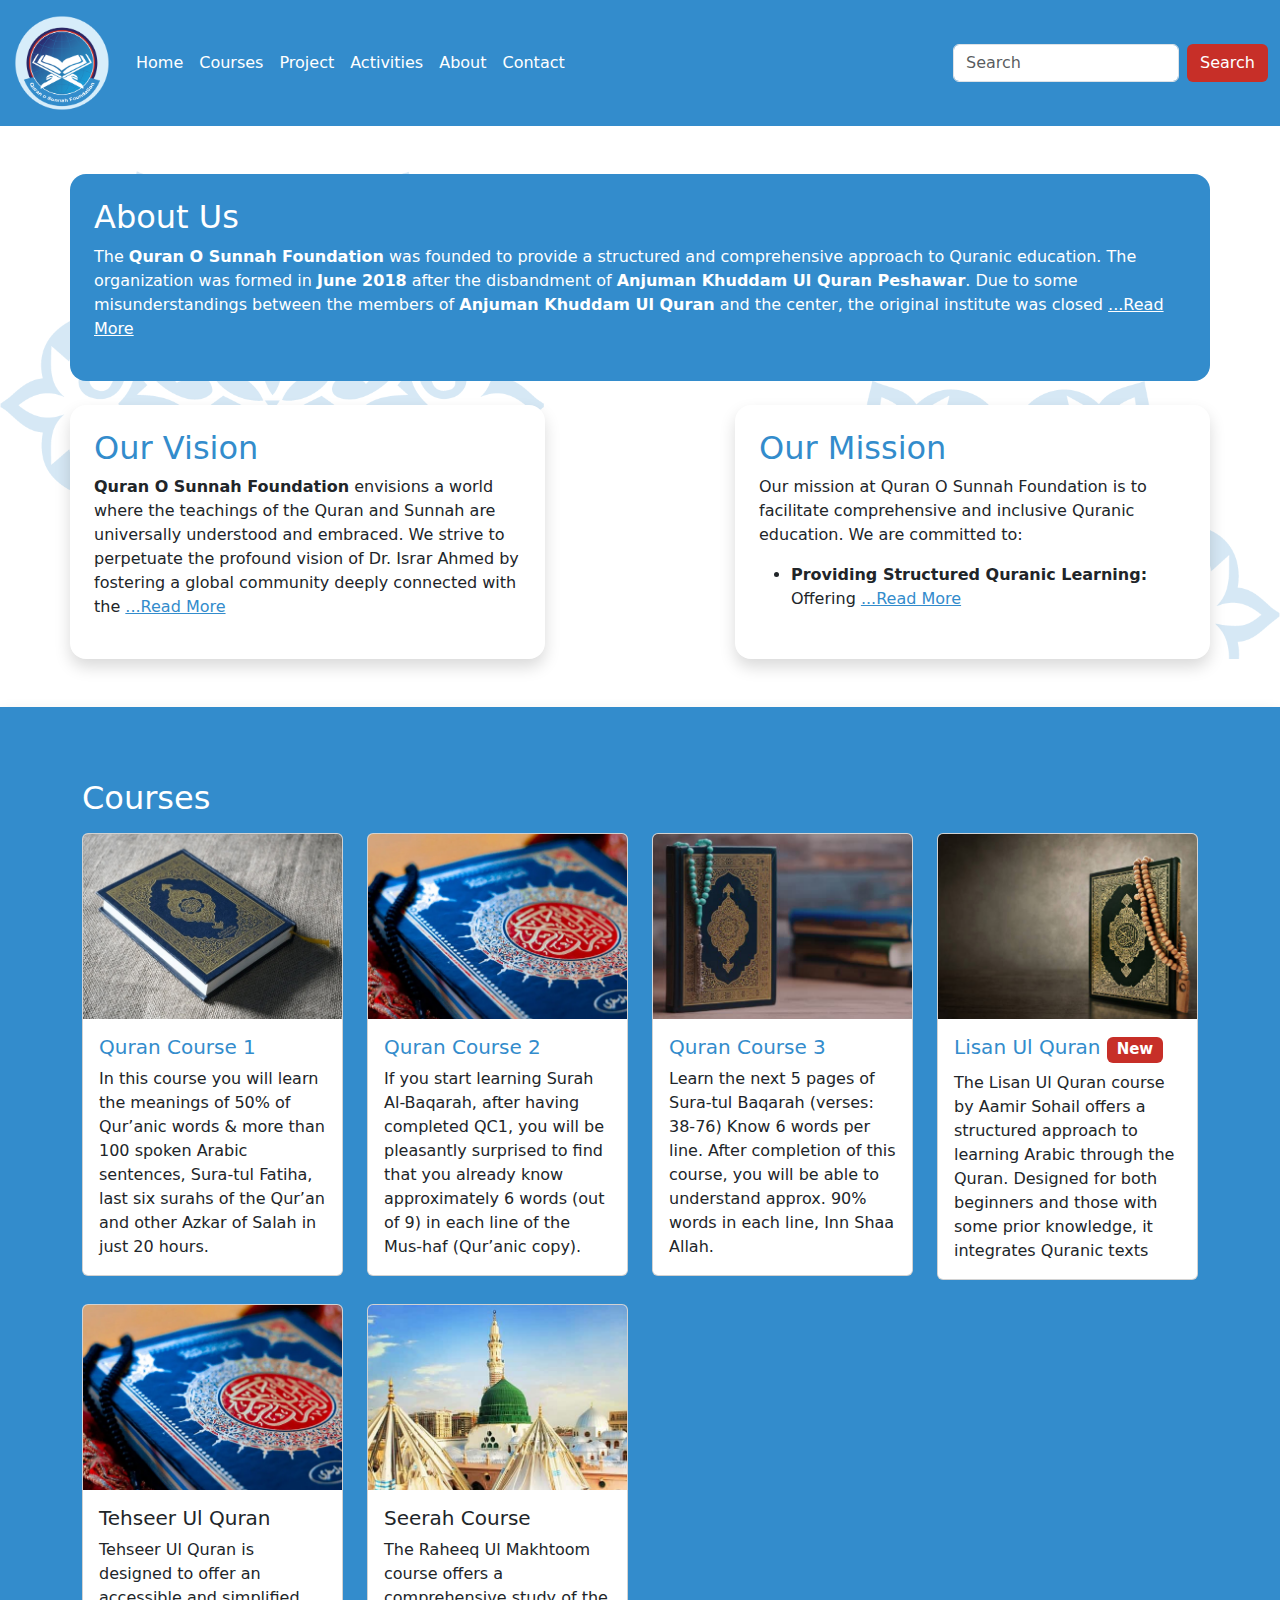
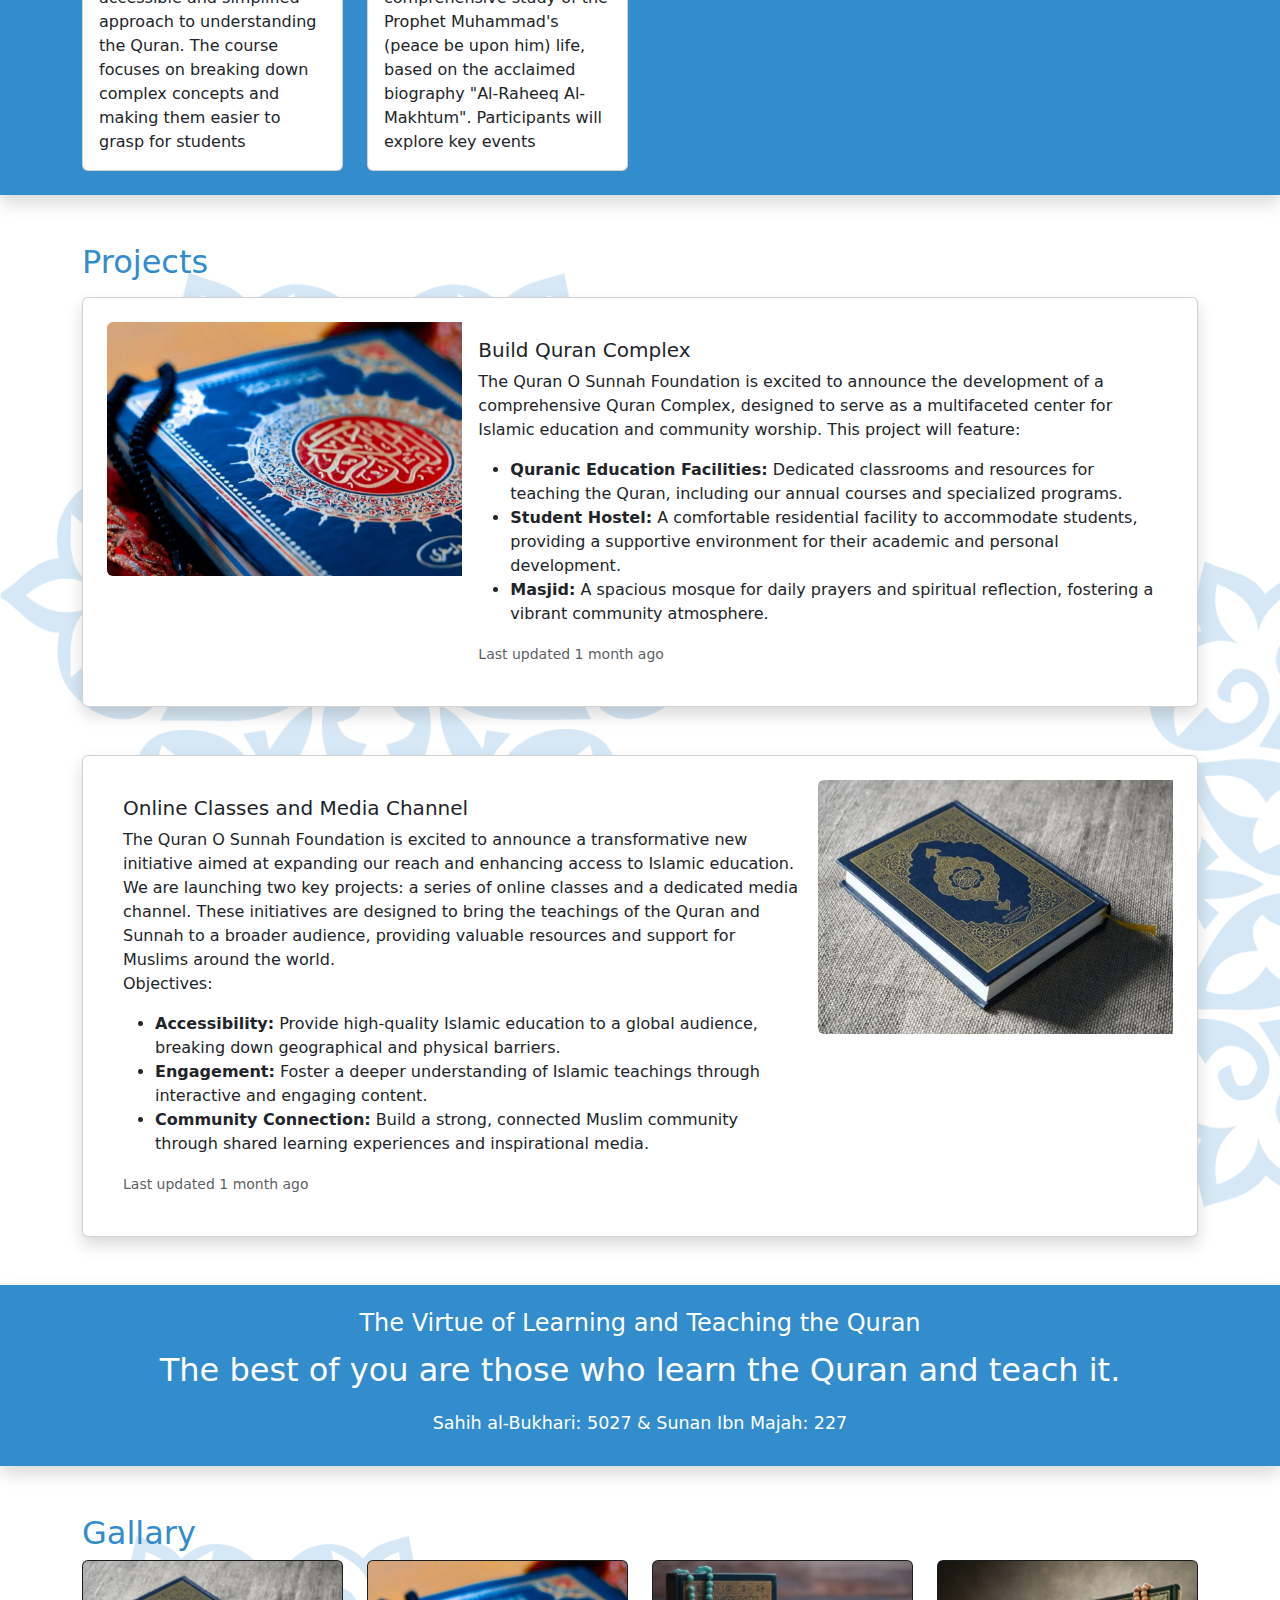
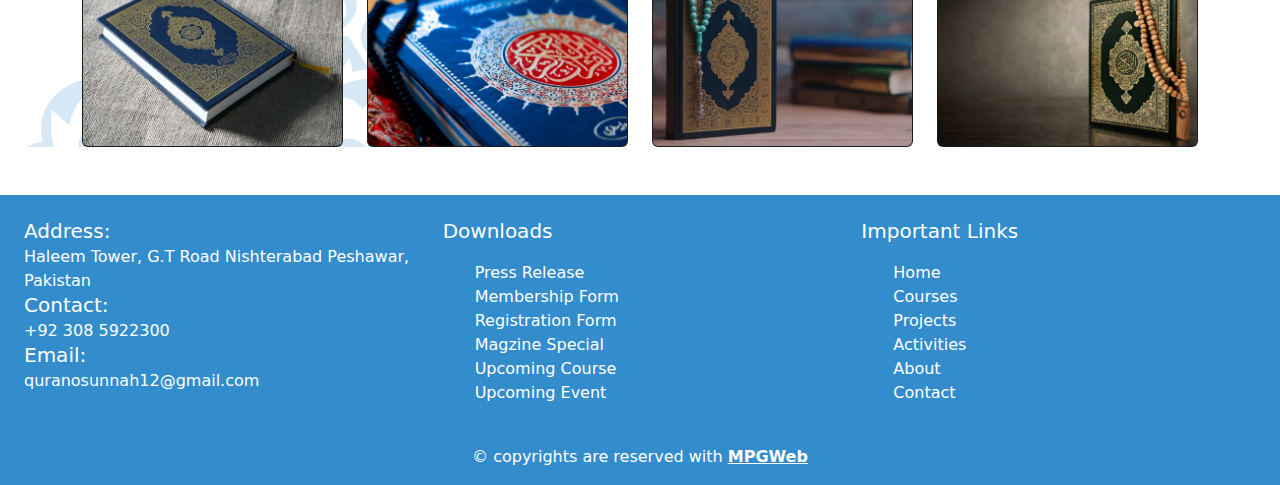
==== index.html @ 525ce159 "landingPage design" ====
<!DOCTYPE html>
<html lang="en">
  <head>
    <meta charset="UTF-8" />
    <meta name="viewport" content="width=device-width, initial-scale=1.0" />
    <link rel="icon" href="img/QuranOSunnahLogo.png" />
    <title>QOSF</title>
    <link
      href="https://cdn.jsdelivr.net/npm/bootstrap@5.3.3/dist/css/bootstrap.min.css"
      rel="stylesheet"
      integrity="sha384-QWTKZyjpPEjISv5WaRU9OFeRpok6YctnYmDr5pNlyT2bRjXh0JMhjY6hW+ALEwIH"
      crossorigin="anonymous"
    />
    <link rel="stylesheet" href="important.css" />
  </head>
  <body>
    <header>
      <nav class="navbar navbar-expand-lg bg-primary text-white">
        <div class="container-fluid">
          <a class="navbar-brand navLogo" href="">
            <img src="img/QuranOSunnahLogo.png" alt="logo" />
          </a>
          <button
            class="navbar-toggler bg-white"
            type="button"
            data-bs-toggle="collapse"
            data-bs-target="#navbarSupportedContent"
            aria-controls="navbarSupportedContent"
            aria-expanded="false"
            aria-label="Toggle navigation"
          >
            <span class="navbar-toggler-icon"></span>
          </button>
          <div class="collapse navbar-collapse" id="navbarSupportedContent">
            <ul class="navbar-nav me-auto mb-2 mb-lg-0">
              <li class="nav-item">
                <a
                  class="nav-link text-white"
                  aria-current="page"
                  href="index.html"
                  >Home</a
                >
              </li>
              <li class="nav-item">
                <a class="nav-link text-white" href="courses.html">Courses</a>
              </li>
              <li class="nav-item">
                <a class="nav-link text-white" href="projects.html">Project</a>
              </li>
              <li class="nav-item">
                <a class="nav-link text-white" href="activities.html">Activities</a>
              </li>
              <li class="nav-item">
                <a class="nav-link text-white" href="about.html">About</a>
              </li>
              <li class="nav-item">
                <a class="nav-link text-white" href="contact.html">Contact</a>
              </li>
            </ul>
            <form class="d-flex" role="search">
              <input
                class="form-control me-2"
                type="search"
                placeholder="Search"
                aria-label="Search"
              />
              <button class="btn text-white bg-secondary" type="submit">
                Search
              </button>
            </form>
          </div>
        </div>
      </nav>
    </header>
    <main>
      <div class="container-fluid bg-img">
        <div class="container mb-5 mt-5">
          <div class="row justify-content-between g-4">
            <div class="col-12 rounded-4 bg-primary text-white p-4">
              <h2>About Us</h2>
              <p>
                The <b>Quran O Sunnah Foundation</b> was founded to provide a
                structured and comprehensive approach to Quranic education. The
                organization was formed in <b>June 2018</b> after the disbandment of
                <b>Anjuman Khuddam Ul Quran Peshawar</b>. Due to some misunderstandings
                between the members of <b>Anjuman Khuddam Ul Quran</b> and the center,
                the original institute was closed 
                <a href="about.html" class="text-white">...Read More</a>
              </p>
            </div>
            <div class="col-md-5 shadow bg-white rounded-4 p-4">
              <h2 class="text-primary">Our Vision</h2>
              <p class="">
                <b>Quran O Sunnah Foundation</b> envisions a world where the teachings of the Quran and Sunnah are universally understood and embraced. We strive to perpetuate the profound vision of Dr. Israr Ahmed by fostering a global community deeply connected with the <a href="about.html" class="text-primary">...Read More</a>
              </p>
            </div>
            <div class="col-md-5 shadow rounded-4 bg-white p-4">
              <h2 class="text-primary">Our Mission</h2>
              <p class="">
                Our mission at Quran O Sunnah Foundation is to facilitate comprehensive and inclusive Quranic education. We are committed to:
                <ul>
                    <li><b>Providing Structured Quranic Learning:</b> Offering <a href="about.html" class="text-primary">...Read More</a></li>
                </ul>
              </p>
            </div>
          </div>
        </div>
      </div>
      <div class="container-fluid bg-primary text-white p-4 shadow">
        <div class="container">
          <h2 class="mt-5 mb-3">Courses</h2>
          <div
            class="row g-4 row-cols-lg-4 row-cols-md-3 row-cols-sm-2 row-cols-1"
          >
            <div class="col">
              <div class="card" style="width: 100%">
                <img src="img/QC1.jpg" class="card-img-top" alt="Quran Course 1" />
                <div class="card-body">
                  <h5 class="card-title text-primary">Quran Course 1</h5>
                  <p class="card-text">
                    In this course you will learn the meanings of 50% of Qur’anic words & more than 100 spoken Arabic sentences, Sura-tul Fatiha, last six surahs of the Qur’an and other Azkar of Salah in just 20 hours.
                  </p>
                </div>
              </div>
            </div>
            <div class="col">
              <div class="card" style="width: 100%">
                <img src="img/QC2.jpg" class="card-img-top" alt="Quran Course 2" />
                <div class="card-body">
                  <h5 class="card-title text-primary">Quran Course 2</h5>
                  <p class="card-text">
                    If you start learning Surah Al-Baqarah, after having completed QC1, you will be pleasantly surprised to find that you already know approximately 6 words (out of 9) in each line of the Mus-haf (Qur’anic copy).
                  </p>
                </div>
              </div>
            </div>
            <div class="col">
              <div class="card" style="width: 100%">
                <img src="img/QC3.jpg" class="card-img-top" alt="Quran Course 3" />
                <div class="card-body">
                  <h5 class="card-title text-primary">Quran Course 3</h5>
                  <p class="card-text">
                    Learn the next 5 pages of Sura-tul Baqarah (verses: 38-76) Know 6 words per line. After completion of this course, you will be able to understand approx. 90% words in each line, Inn Shaa Allah.
                  </p>
                </div>
              </div>
            </div>
            <div class="col">
              <div class="card" style="width: 100%">
                <img src="img/Lisan Ul Quran.jpg" class="card-img-top" alt="Lisan Ul Quran" />
                <div class="card-body">
                  <h5 class="card-title text-primary">
                    Lisan Ul Quran
                    <span class="badge text-white bg-secondary">New</span>
                  </h5>
                  <p class="card-text">
                    The Lisan Ul Quran course by Aamir Sohail offers a structured approach to learning Arabic through the Quran. Designed for both beginners and those with some prior knowledge, it integrates Quranic texts <!--to teach Arabic grammar and vocabulary, providing a practical and contextual understanding of the language.-->
                  </p>
                </div>
              </div>
            </div>
            <div class="col">
              <div class="card" style="width: 100%">
                <img src="img/QC2.jpg" class="card-img-top" alt="..." />
                <div class="card-body">
                  <h5 class="card-title">Tehseer Ul Quran</h5>
                  <p class="card-text">
                    Tehseer Ul Quran is designed to offer an accessible and simplified approach to understanding the Quran. The course focuses on breaking down complex concepts and making them easier to grasp for students
                  </p>
                </div>
              </div>
            </div>
            <div class="col">
              <div class="card" style="width: 100%">
                <img src="img/Seerah.jpg" class="card-img-top" alt="Seerah" />
                <div class="card-body">
                  <h5 class="card-title">Seerah Course</h5>
                  <p class="card-text">
                    The Raheeq Ul Makhtoom course offers a comprehensive study of the Prophet Muhammad's (peace be upon him) life, based on the acclaimed biography "Al-Raheeq Al-Makhtum". Participants will explore key events <!-- and teachings, gaining valuable insights into the Prophet’s character and legacy.-->
                  </p>
                </div>
              </div>
            </div>
          </div>
        </div>
      </div>
      <div class="container-fluid bg-img">
        <div class="container">
          <h2 class="text-primary mt-5 mb-3">Projects</h2>
          <div class="card rounded p-4 shadow mb-5" style="max-width: 100%">
            <div class="row g-0">
              <div class="col-md-4">
                <img src="img/QC2.jpg" class="img-fluid rounded-start" alt="Project" />
              </div>
              <div class="col-md-8">
                <div class="card-body">
                  <h5 class="card-title">Build Quran Complex</h5>
                  <p class="card-text">
                    The Quran O Sunnah Foundation is excited to announce the development of a comprehensive Quran Complex, designed to serve as a multifaceted center for Islamic education and community worship. This project will feature:
                    <ul>
                        <li><b>Quranic Education Facilities:</b> Dedicated classrooms and resources for teaching the Quran, including our annual courses and specialized programs.</li>
                        <li><b>Student Hostel:</b> A comfortable residential facility to accommodate students, providing a supportive environment for their academic and personal development.</li>
                        <li><b>Masjid:</b> A spacious mosque for daily prayers and spiritual reflection, fostering a vibrant community atmosphere.</li>
                    </ul>
                  </p>
                  <p class="card-text">
                    <small class="text-body-secondary"
                      >Last updated 1 month ago</small
                    >
                  </p>
                </div>
              </div>
            </div>
          </div>
          <div class="card rounded p-4 shadow mb-5" style="max-width: 100%">
            <div class="row g-0">
              <div class="col-md-8">
                <div class="card-body">
                  <h5 class="card-title">Online Classes and Media Channel</h5>
                  <p class="card-text">
                    The Quran O Sunnah Foundation is excited to announce a transformative new initiative aimed at expanding our reach and enhancing access to Islamic education. We are launching two key projects: a series of online classes and a dedicated media channel. These initiatives are designed to bring the teachings of the Quran and Sunnah to a broader audience, providing valuable resources and support for Muslims around the world.<br />
                    Objectives:
                    <ul>
                        <li><b>Accessibility:</b> Provide high-quality Islamic education to a global audience, breaking down geographical and physical barriers.</li>
                        <li><b>Engagement:</b> Foster a deeper understanding of Islamic teachings through interactive and engaging content.</li>
                        <li><b>Community Connection:</b> Build a strong, connected Muslim community through shared learning experiences and inspirational media.</li>
                    </ul>
                  </p>
                  <p class="card-text">
                    <small class="text-body-secondary"
                      >Last updated 1 month ago</small
                    >
                  </p>
                </div>
              </div>
              <div class="col-md-4">
                <img src="img/QC1.jpg" class="img-fluid rounded-start" alt="project img" />
              </div>
            </div>
          </div>
        </div>
      </div>
      <div class="container-fluid bg-primary p-4 mb-5 shadow text-center">
        <div class="container">
          <div class="row">
            <div class="col-12 text-white">
              <h3 class="h4">The Virtue of Learning and Teaching the Quran</h3>
              <p class="fs-2 lead">The best of you are those who learn the Quran and teach it.</p>
              <p class="h5"><small>Sahih al-Bukhari: 5027 & Sunan Ibn Majah: 227</small></p>
            </div>
          </div>
        </div>
      </div>
      <div class="container-fluid mt-5 mb-5 bg-img">
        <div class="container">
          <h2 class="text-primary mt-2">Gallary</h2>
          <div class="row">
            <div class="col-md-3">
              <a href=""
                ><div class="card text-bg-dark">
                  <img src="img/QC1.jpg" class="card-img" alt="..." />
                  <div class="card-img-overlay">
                    <h5 class="card-title">Event title</h5>
                    <p class="card-text">
                      This is a wider card with supporting text below as a
                      natural lead-in to additional content. This content is a
                      little bit longer.
                    </p>
                    <p class="card-text">
                      <small>Last updated 3 mins ago</small>
                    </p>
                  </div>
                </div>
              </a>
            </div>
            <div class="col-md-3">
              <a href=""
                ><div class="card text-bg-dark">
                  <img src="img/QC2.jpg" class="card-img" alt="..." />
                  <div class="card-img-overlay">
                    <h5 class="card-title">Event title</h5>
                    <p class="card-text">
                      This is a wider card with supporting text below as a
                      natural lead-in to additional content. This content is a
                      little bit longer.
                    </p>
                    <p class="card-text">
                      <small>Last updated 3 mins ago</small>
                    </p>
                  </div>
                </div>
              </a>
            </div>
            <div class="col-md-3">
              <a href=""
                ><div class="card text-bg-dark">
                  <img src="img/QC3.jpg" class="card-img" alt="..." />
                  <div class="card-img-overlay">
                    <h5 class="card-title">Event title</h5>
                    <p class="card-text">
                      This is a wider card with supporting text below as a
                      natural lead-in to additional content. This content is a
                      little bit longer.
                    </p>
                    <p class="card-text">
                      <small>Last updated 3 mins ago</small>
                    </p>
                  </div>
                </div>
              </a>
            </div>
            <div class="col-md-3">
              <a href=""
                ><div class="card text-bg-dark">
                  <img src="img/Lisan Ul Quran.jpg" class="card-img" alt="..." />
                  <div class="card-img-overlay">
                    <h5 class="card-title">Event title</h5>
                    <p class="card-text">
                      This is a wider card with supporting text below as a
                      natural lead-in to additional content. This content is a
                      little bit longer.
                    </p>
                    <p class="card-text">
                      <small>Last updated 3 mins ago</small>
                    </p>
                  </div>
                </div>
              </a>
            </div>
          </div>
        </div>
      </div>
    </main>
    <footer
    class="container-fluid text-white text-center text-md-start p-4 bg-primary"
  >
    <div class="row">
      <div class="col-md-4">
        <p>
          <span class="h5">Address:</span><br />
          Haleem Tower, G.T Road Nishterabad Peshawar, Pakistan<br />
          <span class="h5">Contact:</span><br />
          +92 308 5922300<br />
          <span class="h5">Email:</span><br />
          quranosunnah12@gmail.com
        </p>
      </div>
      <div class="col-md-4">
        <p><span class="h5">Downloads</span></p>
        <ul>
          <a href=""><li>Press Release</li></a>
          <a href=""><li>Membership Form</li></a>
          <a href=""><li>Registration Form</li></a>
          <a href=""><li>Magzine Special</li></a>
          <a href=""><li>Upcoming Course</li></a>
          <a href=""><li>Upcoming Event</li></a>
        </ul>
      </div>
      <div class="col-md-4">
        <p><span class="h5">Important Links</span></p>
        <ul>
          <a href="index.html"><li>Home</li></a>
          <a href="courses.html"><li>Courses</li></a>
          <a href="project.html"><li>Projects</li></a>
          <a href="activities.html"><li>Activities</li></a>
          <a href="about.html"><li>About</li></a>
          <a href="contact.html"><li>Contact</li></a>
        </ul>
      </div>
    </div>
  </footer>
  <div class="container-fluid bg-primary">
    <div class="row">
      <div class="col-12 text-center text-white">
        <p>
          &copy; copyrights are reserved with
          <a href="" class="text-white"><b>MPGWeb</b></a>
        </p>
      </div>
    </div>
  </div>
  <script
    src="https://cdn.jsdelivr.net/npm/bootstrap@5.3.3/dist/js/bootstrap.bundle.min.js"
    integrity="sha384-YvpcrYf0tY3lHB60NNkmXc5s9fDVZLESaAA55NDzOxhy9GkcIdslK1eN7N6jIeHz"
    crossorigin="anonymous"
  ></script>
</body>
</html>
---- important.css ----
.text-primary {
    color: #338ccc !important;
}
.bg-primary {
    background-color: #338ccc !important;
}
.bg-secondary {
    background-color: #c72f28 !important;
}
footer a {
    text-decoration: none;
    color: #fff;
    list-style: none;
}
.nav-optins {
    color: white !important;
}
.navLogo img {
    width: 100px;
}
.bg-img {
    background: url(img/backgroundForSection.png) no-repeat;
    background-size: cover;
}
.card-img-overlay {
    opacity: 0;
}
.card-img-overlay:hover {
    background-color: #338ccc;
    transition: 1s;
    opacity: 100;
}
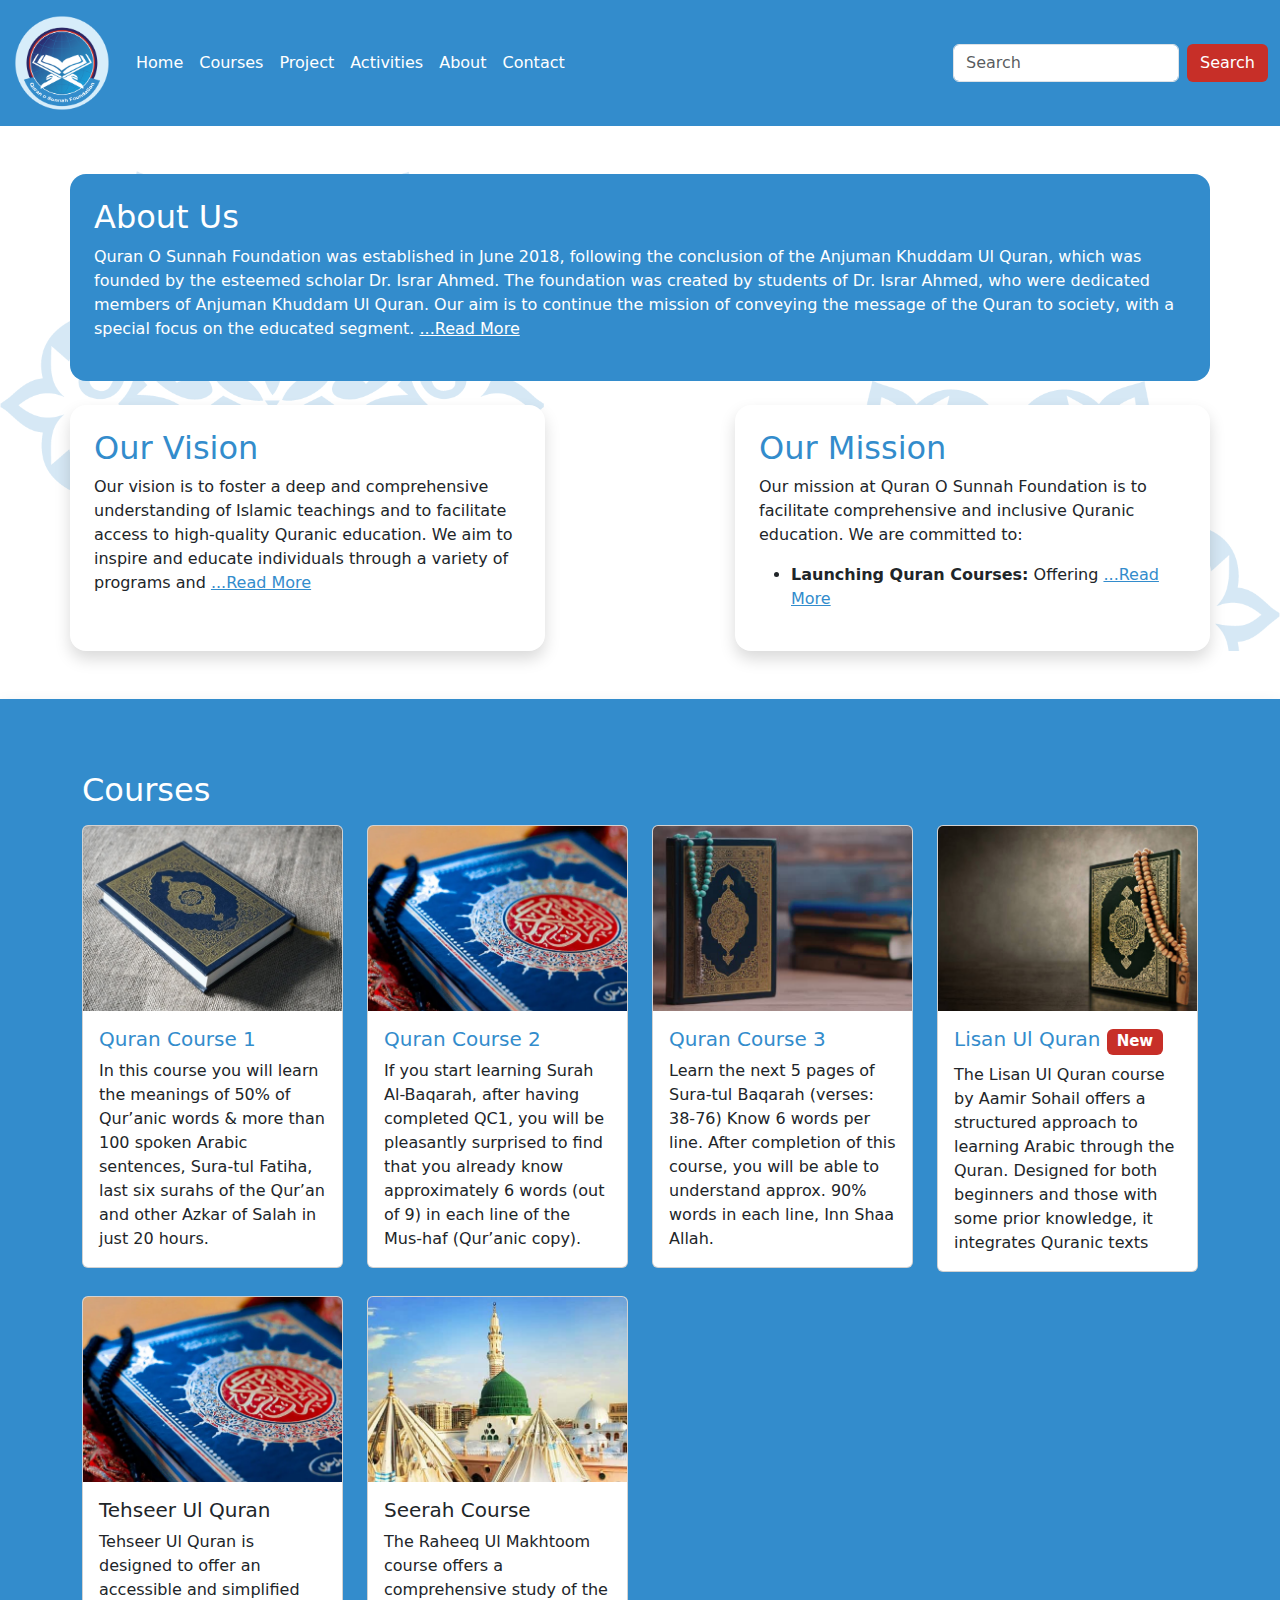
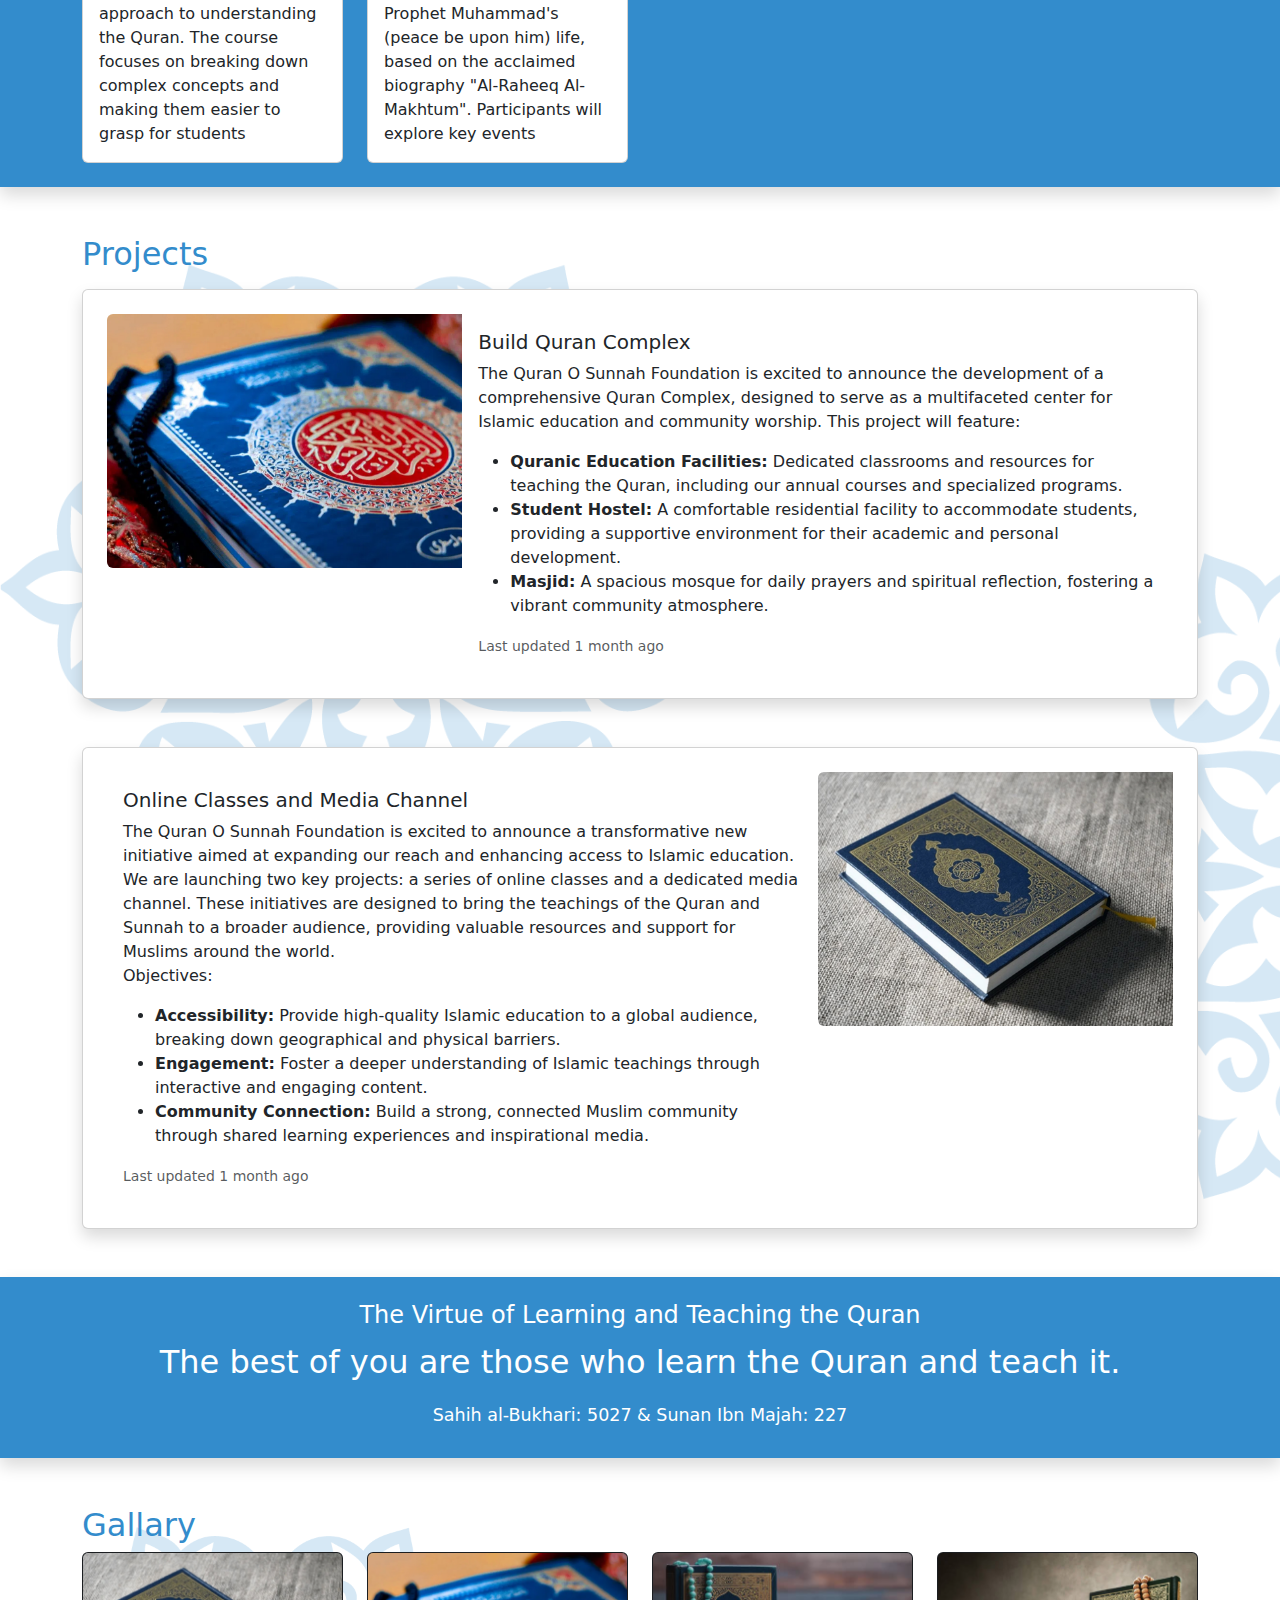
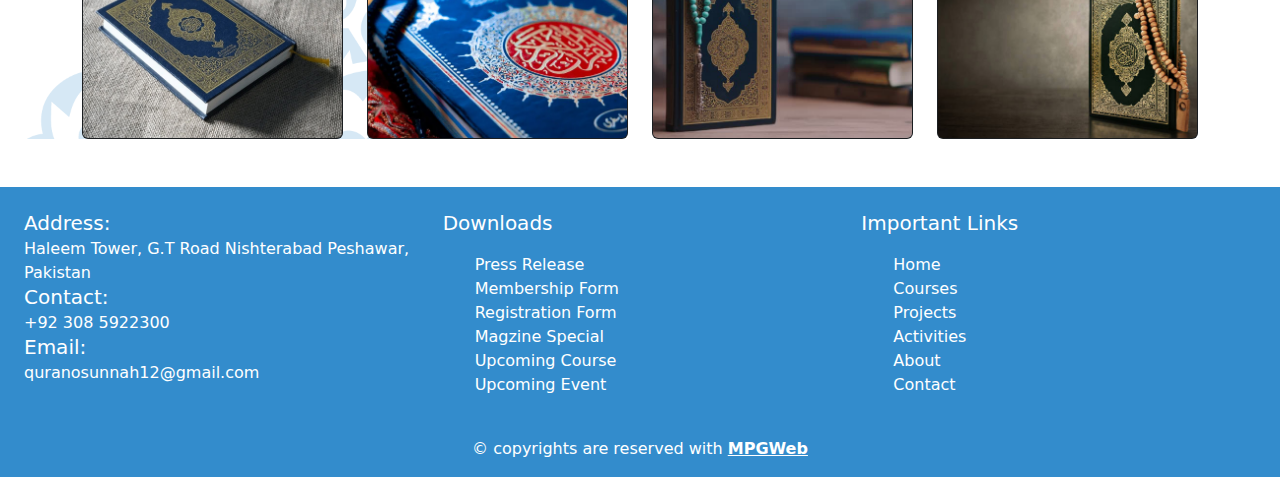
==== commit 67a40d13: "Basic UI/UX Developed" ====
--- a/index.html
+++ b/index.html
@@ -79,19 +79,14 @@
             <div class="col-12 rounded-4 bg-primary text-white p-4">
               <h2>About Us</h2>
               <p>
-                The <b>Quran O Sunnah Foundation</b> was founded to provide a
-                structured and comprehensive approach to Quranic education. The
-                organization was formed in <b>June 2018</b> after the disbandment of
-                <b>Anjuman Khuddam Ul Quran Peshawar</b>. Due to some misunderstandings
-                between the members of <b>Anjuman Khuddam Ul Quran</b> and the center,
-                the original institute was closed 
-                <a href="about.html" class="text-white">...Read More</a>
+                Quran O Sunnah Foundation was established in June 2018, following the conclusion of the Anjuman Khuddam Ul Quran, which was founded by the esteemed scholar Dr. Israr Ahmed. The foundation was created by students of Dr. Israr Ahmed, who were dedicated members of Anjuman Khuddam Ul Quran. Our aim is to continue the mission of conveying the message of the Quran to society, with a special focus on the educated segment.
+                <a href="about.html#AboutUs" class="text-white">...Read More</a>
               </p>
             </div>
             <div class="col-md-5 shadow bg-white rounded-4 p-4">
               <h2 class="text-primary">Our Vision</h2>
               <p class="">
-                <b>Quran O Sunnah Foundation</b> envisions a world where the teachings of the Quran and Sunnah are universally understood and embraced. We strive to perpetuate the profound vision of Dr. Israr Ahmed by fostering a global community deeply connected with the <a href="about.html" class="text-primary">...Read More</a>
+                Our vision is to foster a deep and comprehensive understanding of Islamic teachings and to facilitate access to high-quality Quranic education. We aim to inspire and educate individuals through a variety of programs and <a href="about.html#OurVision" class="text-primary">...Read More</a>
               </p>
             </div>
             <div class="col-md-5 shadow rounded-4 bg-white p-4">
@@ -99,7 +94,7 @@
               <p class="">
                 Our mission at Quran O Sunnah Foundation is to facilitate comprehensive and inclusive Quranic education. We are committed to:
                 <ul>
-                    <li><b>Providing Structured Quranic Learning:</b> Offering <a href="about.html" class="text-primary">...Read More</a></li>
+                    <li><b>Launching Quran Courses:</b> Offering <a href="about.html#OurMission" class="text-primary">...Read More</a></li>
                 </ul>
               </p>
             </div>
@@ -227,9 +222,7 @@
                     </ul>
                   </p>
                   <p class="card-text">
-                    <small class="text-body-secondary"
-                      >Last updated 1 month ago</small
-                    >
+                    <small class="text-body-secondary">Last updated 1 month ago</small>
                   </p>
                 </div>
               </div>
@@ -256,7 +249,7 @@
           <h2 class="text-primary mt-2">Gallary</h2>
           <div class="row">
             <div class="col-md-3">
-              <a href=""
+              <a href="Gallary.html"
                 ><div class="card text-bg-dark">
                   <img src="img/QC1.jpg" class="card-img" alt="..." />
                   <div class="card-img-overlay">
--- a/important.css
+++ b/important.css
@@ -3,6 +3,19 @@
 }
 .bg-primary {
     background-color: #338ccc !important;
+}
+.border-primary {
+    border: 2px solid #338ccc !important;
+    border-radius: 20px 0px 20px 0px;
+}
+.border-primary:hover {
+    background-color: #338ccc;
+    color: #fff;
+    transition: 1s;
+}
+.bg-grey {
+    background-color: #333;
+    color: #fff;
 }
 .bg-secondary {
     background-color: #c72f28 !important;
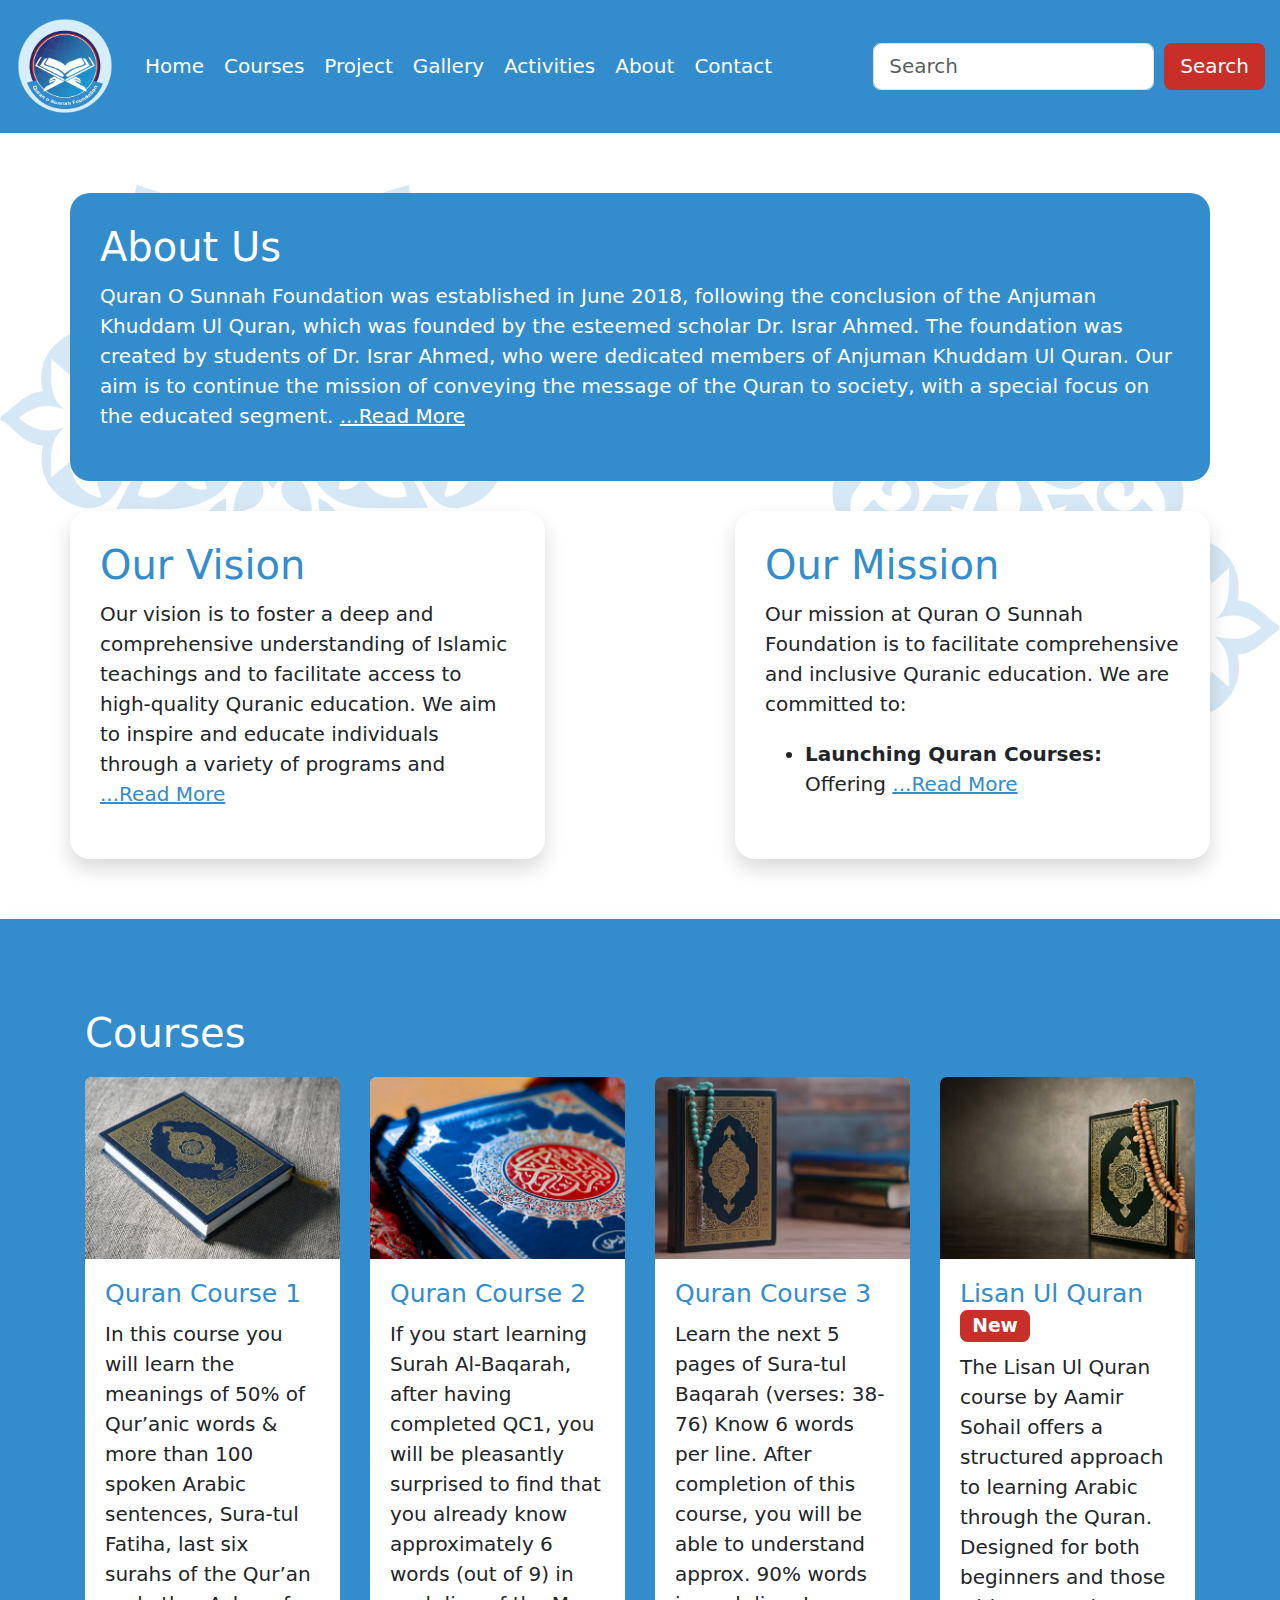
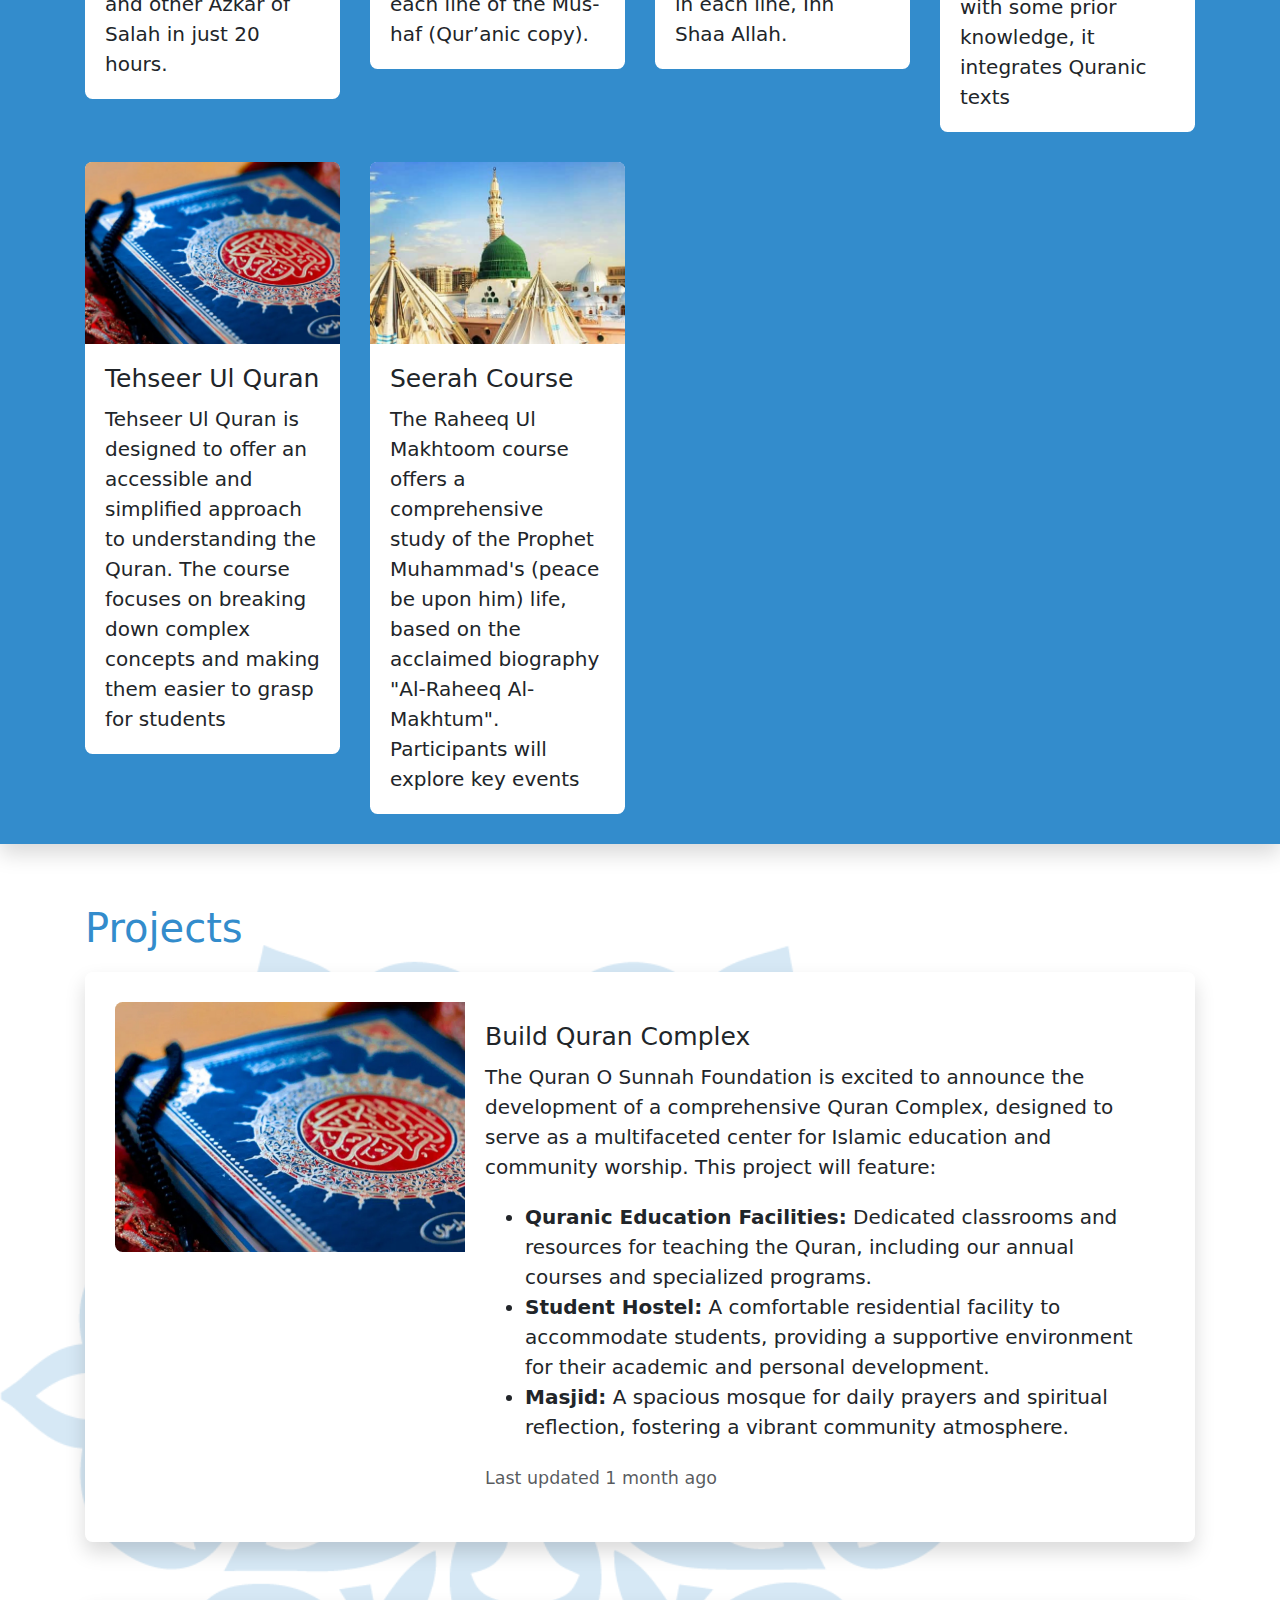
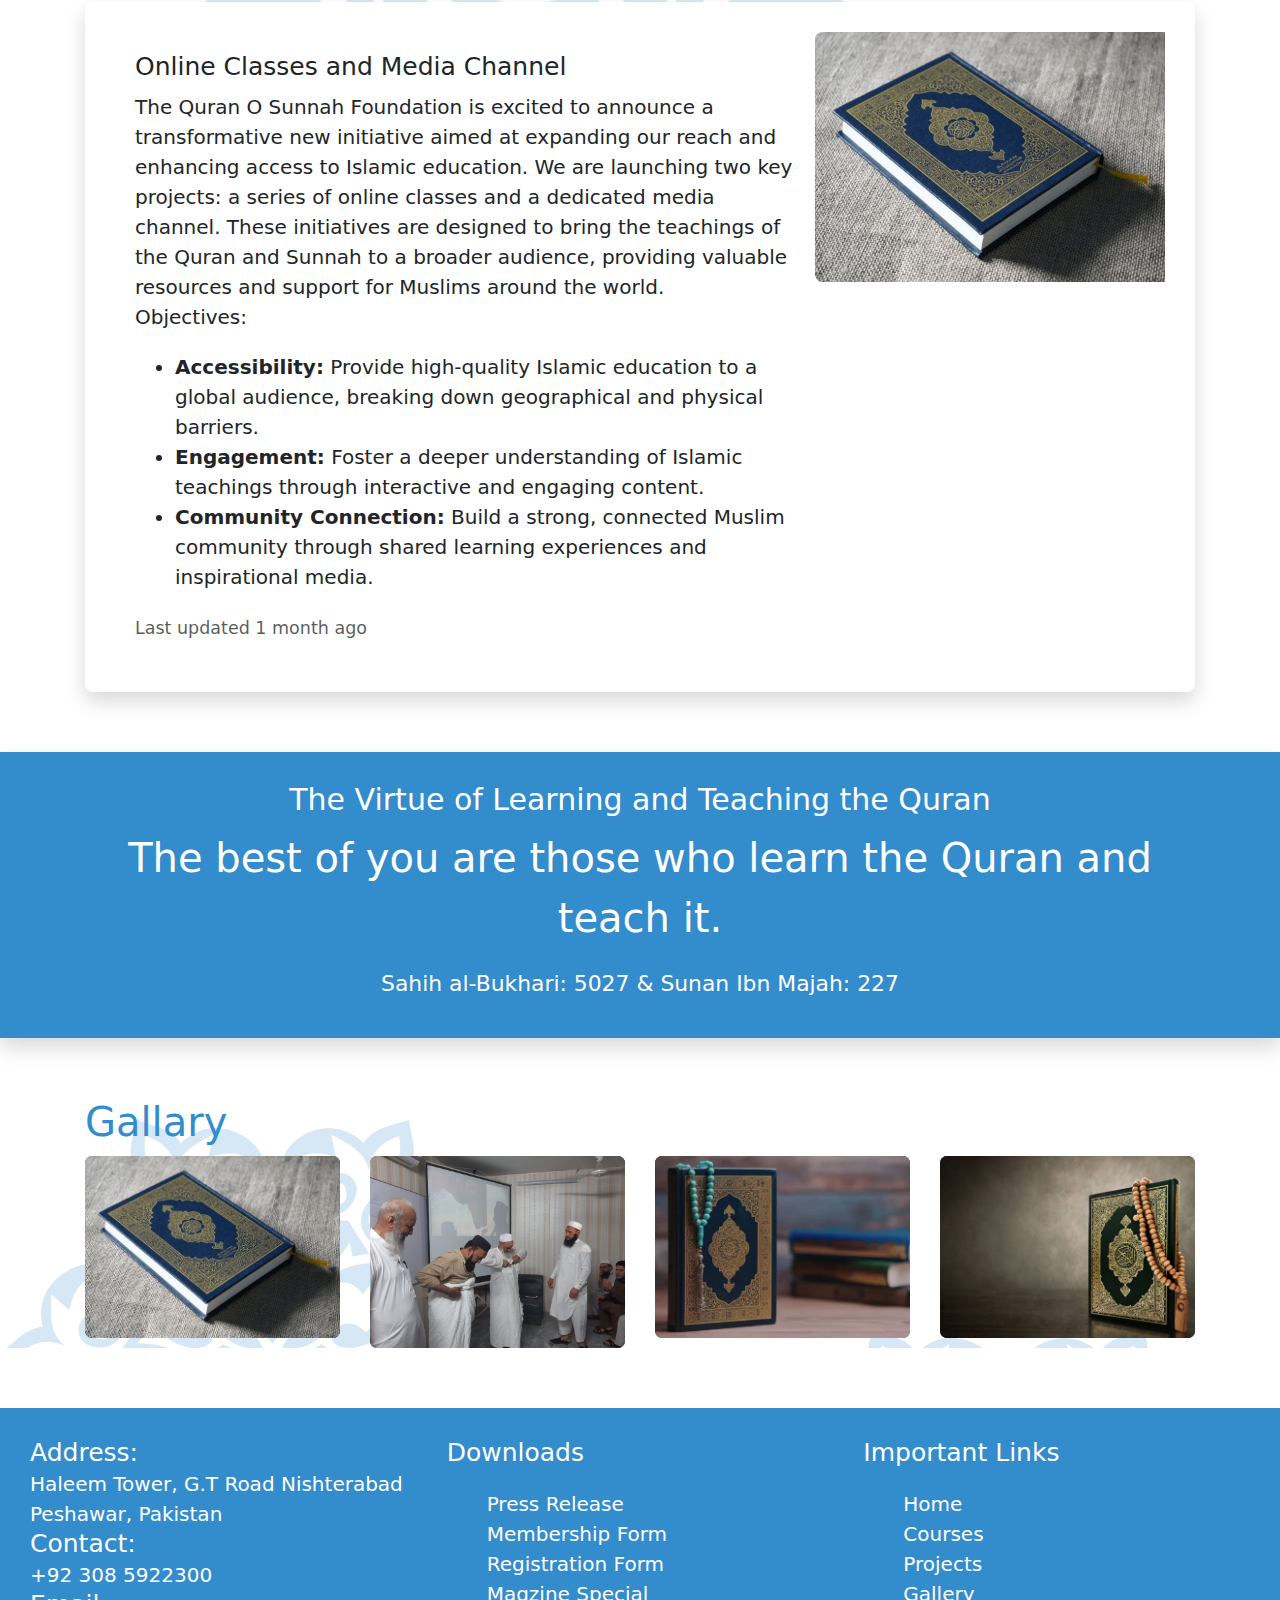
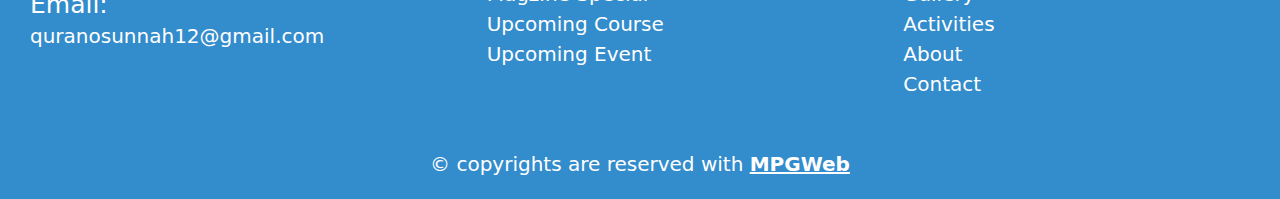
==== commit 80f5911f: "Add Gallery Page" ====
--- a/index.html
+++ b/index.html
@@ -48,6 +48,9 @@
                 <a class="nav-link text-white" href="projects.html">Project</a>
               </li>
               <li class="nav-item">
+                <a class="nav-link text-white" href="Gallery.html">Gallery</a>
+              </li>
+              <li class="nav-item">
                 <a class="nav-link text-white" href="activities.html">Activities</a>
               </li>
               <li class="nav-item">
@@ -103,7 +106,7 @@
       </div>
       <div class="container-fluid bg-primary text-white p-4 shadow">
         <div class="container">
-          <h2 class="mt-5 mb-3">Courses</h2>
+          <a href="courses.html" class="LinkedHeading text-white"><h2 class="mt-5 mb-3">Courses</h2></a>
           <div
             class="row g-4 row-cols-lg-4 row-cols-md-3 row-cols-sm-2 row-cols-1"
           >
@@ -181,7 +184,7 @@
       </div>
       <div class="container-fluid bg-img">
         <div class="container">
-          <h2 class="text-primary mt-5 mb-3">Projects</h2>
+          <a href="projects.html" class="LinkedHeading"><h2 class="text-primary mt-5 mb-3">Projects</h2></a>
           <div class="card rounded p-4 shadow mb-5" style="max-width: 100%">
             <div class="row g-0">
               <div class="col-md-4">
@@ -246,75 +249,55 @@
       </div>
       <div class="container-fluid mt-5 mb-5 bg-img">
         <div class="container">
-          <h2 class="text-primary mt-2">Gallary</h2>
+          <a href="Gallery.html" class="LinkedHeading"><h2 class="text-primary mt-2">Gallary</h2></a>
           <div class="row">
             <div class="col-md-3">
-              <a href="Gallary.html"
+              <a href="Gallery.html#"
                 ><div class="card text-bg-dark">
                   <img src="img/QC1.jpg" class="card-img" alt="..." />
                   <div class="card-img-overlay">
-                    <h5 class="card-title">Event title</h5>
+                    <h5 class="card-title">Lisan Ul Quran Course</h5>
                     <p class="card-text">
-                      This is a wider card with supporting text below as a
-                      natural lead-in to additional content. This content is a
-                      little bit longer.
-                    </p>
-                    <p class="card-text">
-                      <small>Last updated 3 mins ago</small>
+                      at Haleem Tower Main G.T Road Nishterabad Peshawar, Pakistan
                     </p>
                   </div>
                 </div>
               </a>
             </div>
             <div class="col-md-3">
-              <a href=""
+              <a href="Gallery.html#Haj2024"
                 ><div class="card text-bg-dark">
-                  <img src="img/QC2.jpg" class="card-img" alt="..." />
+                  <img src="img/Events/Hajj Traning Program 2024/img1.jpg" class="card-img" alt="..." />
                   <div class="card-img-overlay">
-                    <h5 class="card-title">Event title</h5>
+                    <h5 class="card-title">Hajj Training Program</h5>
                     <p class="card-text">
-                      This is a wider card with supporting text below as a
-                      natural lead-in to additional content. This content is a
-                      little bit longer.
-                    </p>
-                    <p class="card-text">
-                      <small>Last updated 3 mins ago</small>
+                      at Haleem Tower, Main G.T Road, Nishterabad Peshawar, Pakistan
                     </p>
                   </div>
                 </div>
               </a>
             </div>
             <div class="col-md-3">
-              <a href=""
+              <a href="Gallery.html#CDC"
                 ><div class="card text-bg-dark">
                   <img src="img/QC3.jpg" class="card-img" alt="..." />
                   <div class="card-img-overlay">
-                    <h5 class="card-title">Event title</h5>
+                    <h5 class="card-title">Certificate Distribution Ceremony</h5>
                     <p class="card-text">
-                      This is a wider card with supporting text below as a
-                      natural lead-in to additional content. This content is a
-                      little bit longer.
-                    </p>
-                    <p class="card-text">
-                      <small>Last updated 3 mins ago</small>
+                      at High Court Bar Association, Peshawar, KPK, Pakistan
                     </p>
                   </div>
                 </div>
               </a>
             </div>
             <div class="col-md-3">
-              <a href=""
+              <a href="Gallery.html#SalahProject"
                 ><div class="card text-bg-dark">
                   <img src="img/Lisan Ul Quran.jpg" class="card-img" alt="..." />
                   <div class="card-img-overlay">
-                    <h5 class="card-title">Event title</h5>
+                    <h5 class="card-title">Salah Cycle Project</h5>
                     <p class="card-text">
-                      This is a wider card with supporting text below as a
-                      natural lead-in to additional content. This content is a
-                      little bit longer.
-                    </p>
-                    <p class="card-text">
-                      <small>Last updated 3 mins ago</small>
+                      at Galaxy Model School, Kambo Adda, Peshawar Pakistan
                     </p>
                   </div>
                 </div>
@@ -355,6 +338,7 @@
           <a href="index.html"><li>Home</li></a>
           <a href="courses.html"><li>Courses</li></a>
           <a href="project.html"><li>Projects</li></a>
+          <a href="Gallery.html"><li>Gallery</li></a>
           <a href="activities.html"><li>Activities</li></a>
           <a href="about.html"><li>About</li></a>
           <a href="contact.html"><li>Contact</li></a>
--- a/important.css
+++ b/important.css
@@ -1,3 +1,6 @@
+* {
+    font-size: 20px;
+}
 .text-primary {
     color: #338ccc !important;
 }
@@ -19,6 +22,12 @@
 }
 .bg-secondary {
     background-color: #c72f28 !important;
+}
+.LinkedHeading {
+    text-decoration: none;
+}
+.card {
+    border: none !important;
 }
 footer a {
     text-decoration: none;
